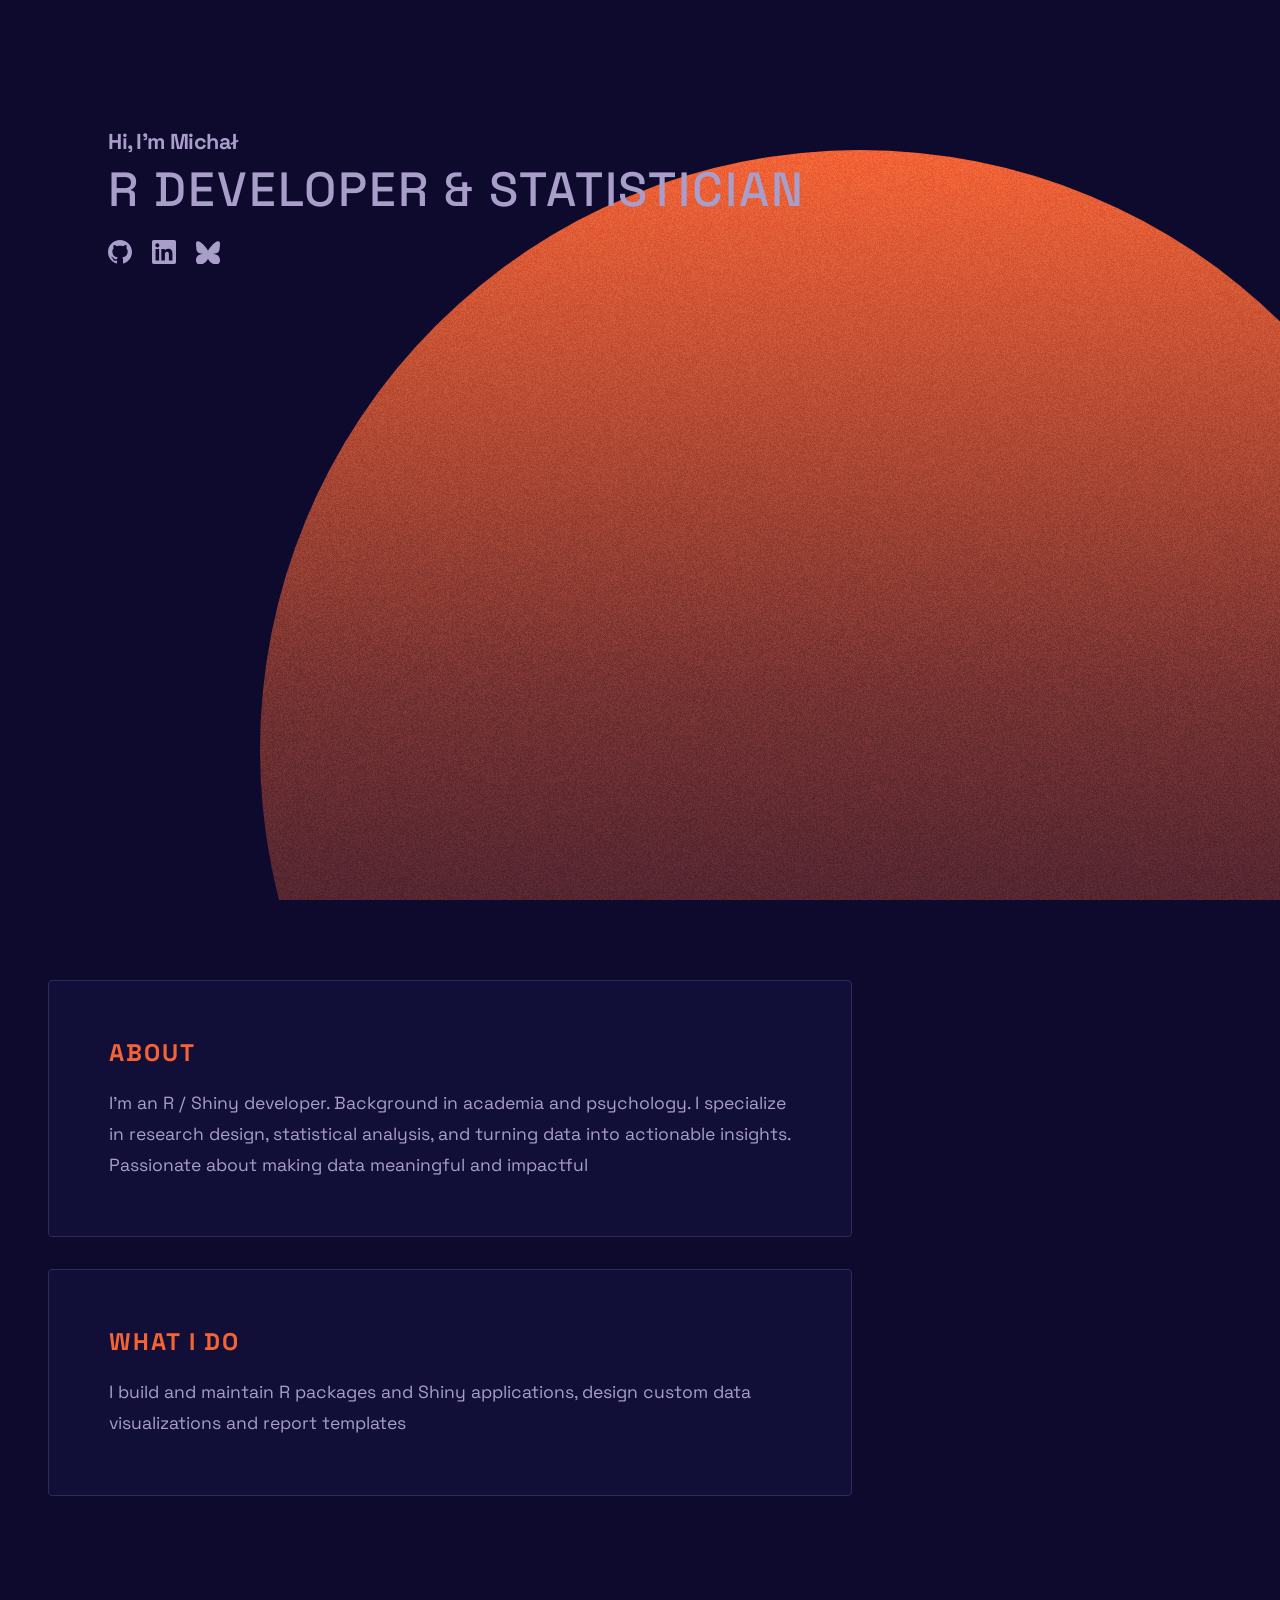
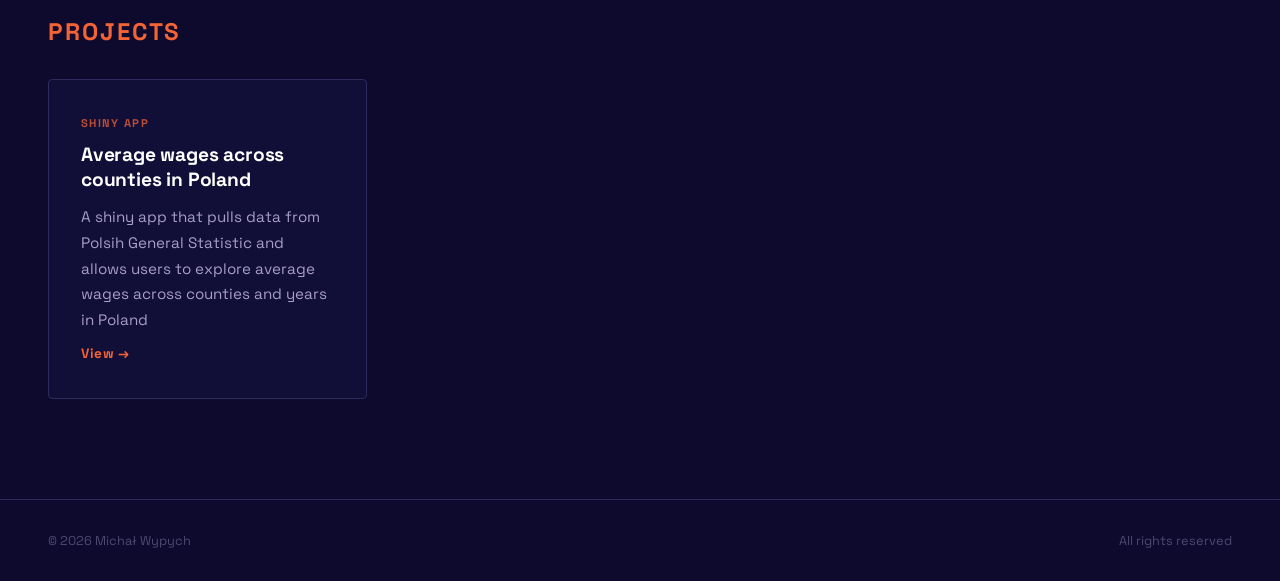
==== index.html @ 9e4017f5 "fix name" ====
<!DOCTYPE html>
<html lang="en">
    <head>
        <meta charset="UTF-8">
        <meta name="viewport" content="width=device-width, initial-scale=1.0">
        <title>Michał — R Developer</title>
        <link rel="preconnect" href="https://fonts.googleapis.com">
        <link rel="preconnect" href="https://fonts.gstatic.com" crossorigin>
        <link href="https://fonts.googleapis.com/css2?family=Space+Grotesk:wght@400;500;700&display=swap" rel="stylesheet">
        <link rel="stylesheet" href="style/style.css">
    </head>

    <body>
        <canvas id="bg-canvas"></canvas>

        <section id="hero">
            <div id="card">
                <div id="card-body">
                    <div id="description">
                        <p class="name">Hi, I'm Michał</p>
                        <p class="subtitle">R Developer &amp; Statistician</p>
                    </div>
                    <div id="social-links">
                        <!-- GitHub -->
                        <a href="https://github.com/mic-wypych" target="" rel="noopener noreferrer" aria-label="GitHub">
                            <svg viewBox="0 0 24 24" xmlns="http://www.w3.org/2000/svg" fill="currentColor">
                                <path d="M12 0C5.37 0 0 5.37 0 12c0 5.31 3.435 9.795 8.205 11.385.6.105.825-.255.825-.57 0-.285-.015-1.23-.015-2.235-3.015.555-3.795-.735-4.035-1.41-.135-.345-.72-1.41-1.23-1.695-.42-.225-1.02-.78-.015-.795.945-.015 1.62.87 1.845 1.23 1.08 1.815 2.805 1.305 3.495.99.105-.78.42-1.305.765-1.605-2.67-.3-5.46-1.335-5.46-5.925 0-1.305.465-2.385 1.23-3.225-.12-.3-.54-1.53.12-3.18 0 0 1.005-.315 3.3 1.23.96-.27 1.98-.405 3-.405s2.04.135 3 .405c2.295-1.56 3.3-1.23 3.3-1.23.66 1.65.24 2.88.12 3.18.765.84 1.23 1.905 1.23 3.225 0 4.605-2.805 5.625-5.475 5.925.435.375.81 1.095.81 2.22 0 1.605-.015 2.895-.015 3.3 0 .315.225.69.825.57A12.02 12.02 0 0 0 24 12c0-6.63-5.37-12-12-12z"/>
                            </svg>
                        </a>
                        <!-- LinkedIn -->
                        <a href="https://www.linkedin.com/in/micha%C5%82-wypych-328968251/" target="" rel="noopener noreferrer" aria-label="LinkedIn">
                            <svg viewBox="0 0 24 24" xmlns="http://www.w3.org/2000/svg" fill="currentColor">
                                <path d="M20.447 20.452h-3.554v-5.569c0-1.328-.027-3.037-1.852-3.037-1.853 0-2.136 1.445-2.136 2.939v5.667H9.351V9h3.414v1.561h.046c.477-.9 1.637-1.85 3.37-1.85 3.601 0 4.267 2.37 4.267 5.455v6.286zM5.337 7.433a2.062 2.062 0 0 1-2.063-2.065 2.064 2.064 0 1 1 2.063 2.065zm1.782 13.019H3.555V9h3.564v11.452zM22.225 0H1.771C.792 0 0 .774 0 1.729v20.542C0 23.227.792 24 1.771 24h20.451C23.2 24 24 23.227 24 22.271V1.729C24 .774 23.2 0 22.222 0h.003z"/>
                            </svg>
                        </a>
                        <!-- Bluesky -->
                        <a href="https://bsky.app/profile/mwypych.bsky.social" target="_blank" rel="noopener noreferrer" aria-label="Bluesky">
                            <svg viewBox="0 0 24 24" xmlns="http://www.w3.org/2000/svg" fill="currentColor">
                                <path d="M12 10.8c-1.087-2.114-4.046-6.053-6.798-7.995C2.566.944 1.561 1.266.902 1.565.139 1.908 0 3.08 0 3.768c0 .69.378 5.65.624 6.479.826 2.951 3.746 3.474 6.574 3.383C4.118 14.015 0 15.29 0 20.55c0 3.843 3.241 3.843 4.52 3.843C9.57 24.393 12 18.87 12 18.87s2.43 5.523 7.48 5.523c1.279 0 4.52 0 4.52-3.843 0-5.26-4.118-6.535-7.198-6.92 2.828.091 5.748-.432 6.574-3.383.246-.828.624-5.79.624-6.479 0-.688-.139-1.86-.902-2.203-.659-.299-1.664-.621-4.3 1.24C16.046 4.747 13.087 8.686 12 10.8z"/>
                            </svg>
                        </a>
                    </div>
                </div>
            </div>
            <div id="scroll-hint">
                <span>scroll</span>
                <svg viewBox="0 0 24 24" fill="none" stroke="currentColor" stroke-width="2" stroke-linecap="round" stroke-linejoin="round">
                    <polyline points="6 9 12 15 18 9" transform="rotate(180,12,12)"/>
                </svg>
            </div>
        </section>

        <section id="sections">
            <div class="box">
                <h2>About</h2>
                <p>I’m an R / Shiny developer. Background in academia and psychology. I specialize in research design, statistical analysis, and turning data into actionable insights. Passionate about making data meaningful and impactful</p>
            </div>
            <div class="box">
                <h2>What I do</h2>
                <p>I build and maintain R packages and Shiny applications, design custom data visualizations and report templates</p>
            </div>
        </section>

        <section id="portfolio">
            <h2 id="portfolio-heading">Projects</h2>
            <div id="portfolio-grid">
                <div class="project-card">
                    <span class="project-tag">Shiny App</span>
                    <h3>Average wages across counties in Poland</h3>
                    <p>A shiny app that pulls data from Polsih General Statistic and allows users to explore average wages across counties and years in Poland</p>
                    <a href="https://micwypych-guswages.share.connect.posit.cloud/" class="project-link" target="_blank" rel="noopener noreferrer">View →</a>
                </div>
            </div>
        </section>

        <footer id="site-footer">
            <p>© 2026 Michał Wypych</p>
            <p>All rights reserved</p>
        </footer>

        <script src="resources/script.js"></script>
    </body>
</html>
---- style/style.css ----
/* ── Reset & base ──────────────────────────────────── */
*, *::before, *::after {
    box-sizing: border-box;
    margin: 0;
    padding: 0;
}

body {
    font-family: 'Space Grotesk', sans-serif;
    background: #0d0a2e;
    overflow-x: hidden;
}

/* ── Hero (first viewport) ──────────────────────────── */
#hero {
    height: 100vh;
    display: flex;
    align-items: flex-start;
    justify-content: flex-start;
    padding: 48px;
    position: relative;
    z-index: 1;
}

/* ── Scroll hint ────────────────────────────────────── */
#scroll-hint {
    position: absolute;
    bottom: 36px;
    left: 50%;
    display: flex;
    flex-direction: column;
    align-items: center;
    gap: 6px;
    color: #a89ec9;
    opacity: 0.75;
    animation: bounce 2s ease-in-out infinite;
    transition: opacity 0.5s ease;
}

#scroll-hint.hidden {
    opacity: 0 !important;
    pointer-events: none;
    animation: none;
}

#scroll-hint span {
    font-size: 0.7rem;
    font-weight: 500;
    letter-spacing: 0.12em;
    text-transform: uppercase;
}

#scroll-hint svg {
    width: 20px;
    height: 20px;
}

@keyframes bounce {
    0%, 100% { transform: translateX(-50%) translateY(0); }
    50%       { transform: translateX(-50%) translateY(6px); }
}

/* ── Content sections ───────────────────────────────── */
#sections {
    position: relative;
    z-index: 1;
    padding: 80px 48px 120px;
    display: flex;
    flex-direction: column;
    gap: 32px;
    max-width: min(900px, calc(100vw - 96px));
}

.box {
    border: 1px solid #2e2a5e;
    background: rgba(19, 16, 58, 0.85);
    border-radius: 4px;
    padding: 56px 60px;
}

.box h2 {
    font-size: 1.5rem;
    font-weight: 700;
    color: #F46336;
    text-transform: uppercase;
    letter-spacing: 0.08em;
    margin-bottom: 20px;
}

.box p {
    font-size: 1.1rem;
    color: #a89ec9;
    line-height: 1.75;
}

/* ── Portfolio section ──────────────────────────────── */
#portfolio {
    position: relative;
    z-index: 1;
    padding: 0 48px 100px;
    max-width: min(1100px, calc(100vw - 96px));
}

#portfolio-heading {
    font-size: 1.5rem;
    font-weight: 700;
    color: #F46336;
    text-transform: uppercase;
    letter-spacing: 0.08em;
    margin-bottom: 32px;
}

#portfolio-grid {
    display: grid;
    grid-template-columns: repeat(3, 1fr);
    gap: 24px;
}

.project-card {
    border: 1px solid #2e2a5e;
    background: rgba(19, 16, 58, 0.85);
    border-radius: 4px;
    padding: 36px 32px;
    display: flex;
    flex-direction: column;
    gap: 12px;
}

.project-tag {
    font-size: 0.7rem;
    font-weight: 700;
    letter-spacing: 0.12em;
    text-transform: uppercase;
    color: #F46336;
    opacity: 0.75;
}

.project-card h3 {
    font-size: 1.2rem;
    font-weight: 700;
    color: #ffffff;
    letter-spacing: -0.01em;
}

.project-card p {
    font-size: 0.95rem;
    color: #a89ec9;
    line-height: 1.7;
    flex: 1;
}

.project-link {
    font-size: 0.85rem;
    font-weight: 700;
    color: #F46336;
    text-decoration: none;
    letter-spacing: 0.04em;
    transition: opacity 0.2s ease;
    align-self: flex-start;
}

.project-link:hover {
    opacity: 0.7;
}

/* ── Footer ─────────────────────────────────────────── */
#site-footer {
    position: relative;
    z-index: 1;
    padding: 32px 48px;
    border-top: 1px solid #2e2a5e;
    display: flex;
    justify-content: space-between;
    align-items: center;
    font-size: 0.8rem;
    color: #4e4870;
}

/* ── Animated background canvas ────────────────────── */
#bg-canvas {
    position: fixed;
    inset: 0;
    width: 100%;
    height: 100%;
    z-index: 0;
}

/* ── Card (no box — bare layout) ───────────────────── */
#card {
    position: relative;
    z-index: 1;
    margin-top: 80px;
    margin-left: 60px;
}

#card-body {
    display: flex;
    flex-direction: column;
    align-items: flex-start;
    gap: 16px;
}

/* ── Profile photo ──────────────────────────────────── */
#profile-photo {
    width: 110px;
    height: 110px;
    border-radius: 50%;
    border: 2px solid #F46336;
    overflow: hidden;
    flex-shrink: 0;
    background: #1e1a4a;
}

#profile-photo img {
    width: 100%;
    height: 100%;
    object-fit: cover;
    display: block;
}

/* ── Text ───────────────────────────────────────────── */
#description {
    text-align: left;
}

#description .name {
    font-size: 1.35rem;
    font-weight: 700;
    color: #a89ec9;
    letter-spacing: -0.02em;
}

#description .subtitle {
    font-size: 3rem;
    font-weight: 500;
    color: #a89ec9;
    margin-top: 4px;
    letter-spacing: 0.04em;
    text-transform: uppercase;
}

/* ── Social links ───────────────────────────────────── */
#social-links {
    display: flex;
    gap: 20px;
    align-items: center;
    margin-top: 4px;
    justify-content: flex-start;
}

#social-links a {
    color: #a89ec9;
    display: flex;
    align-items: center;
    justify-content: center;
    transition: color 0.2s ease, transform 0.2s ease;
}

#social-links a:hover {
    color: #F46336;
    transform: translateY(-3px);
}

#social-links svg {
    width: 24px;
    height: 24px;
}
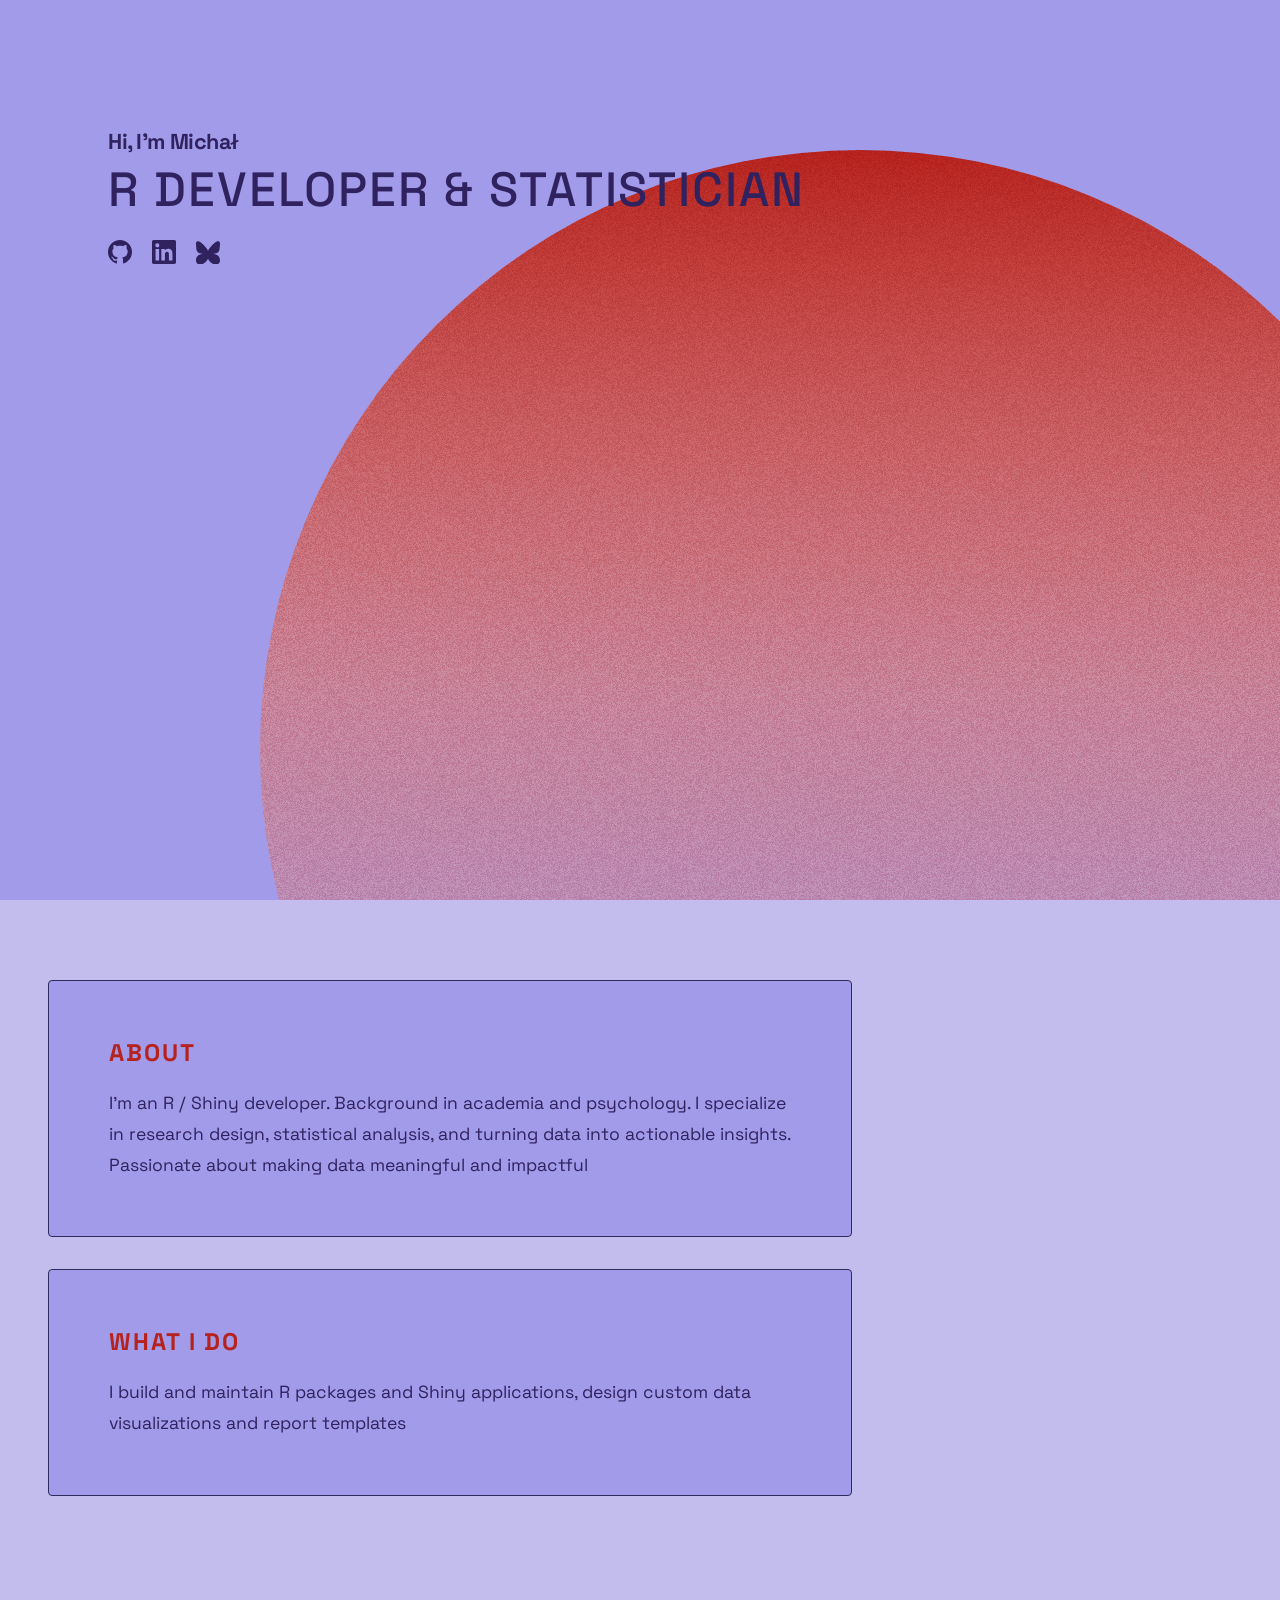
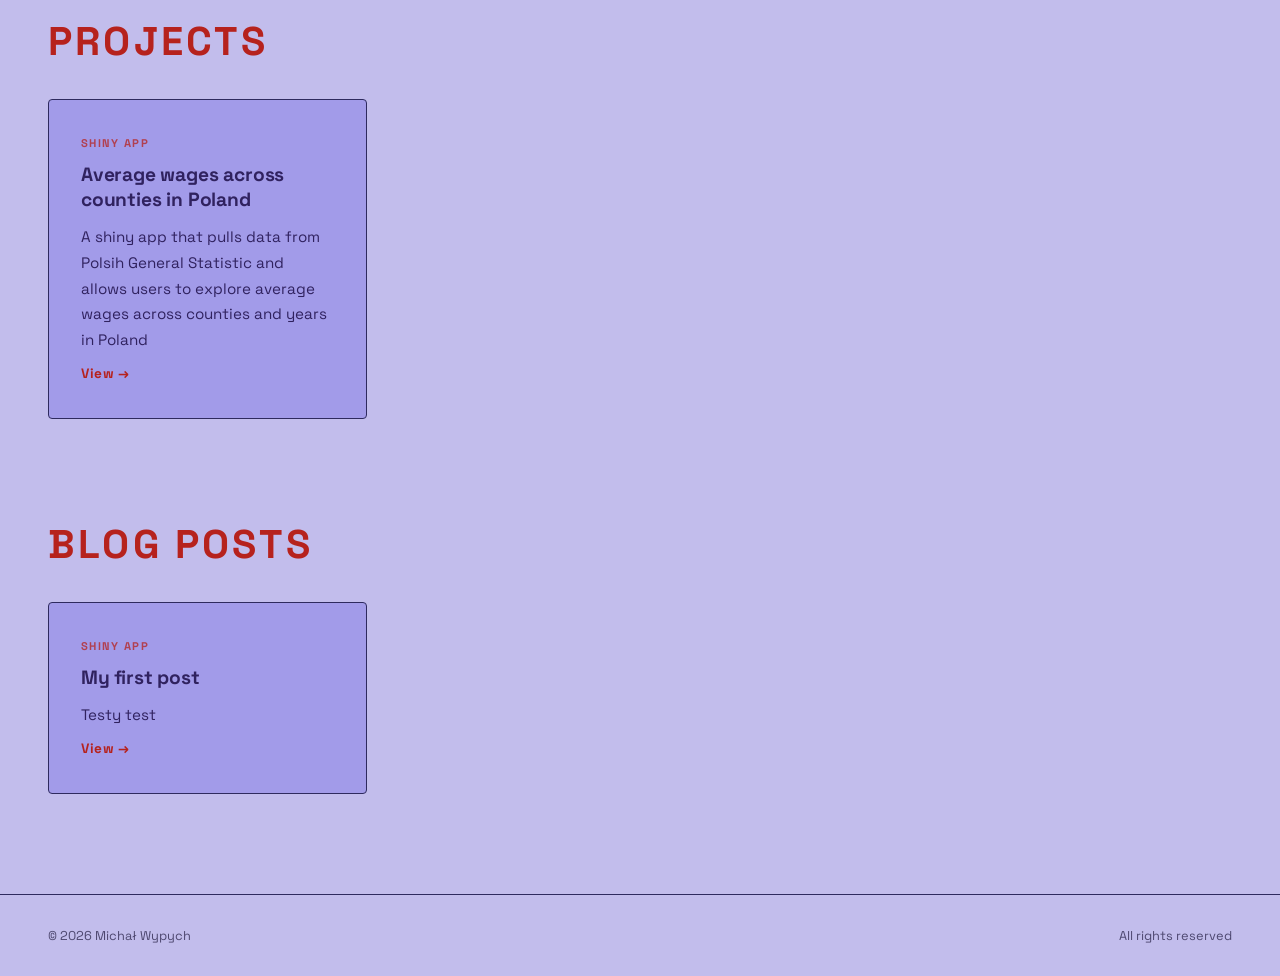
==== commit 53f80bde: "add blog section" ====
--- a/index.html
+++ b/index.html
@@ -73,6 +73,18 @@
             </div>
         </section>
 
+        <section id="blog">
+            <h2 id="blog-heading">Blog Posts</h2>
+            <div id="blog-grid">
+                <div class="project-card">
+                    <span class="project-tag">Shiny App</span>
+                    <h3>My first post</h3>
+                    <p>Testy test</p>
+                    <a href="" class="project-link" target="_blank" rel="noopener noreferrer">View →</a>
+                </div>
+            </div>
+        </section>
+
         <footer id="site-footer">
             <p>© 2026 Michał Wypych</p>
             <p>All rights reserved</p>
--- a/style/style.css
+++ b/style/style.css
@@ -7,7 +7,7 @@
 
 body {
     font-family: 'Space Grotesk', sans-serif;
-    background: #0d0a2e;
+    background: #c2bdecff;
     overflow-x: hidden;
 }
 
@@ -31,7 +31,7 @@
     flex-direction: column;
     align-items: center;
     gap: 6px;
-    color: #a89ec9;
+    color: #30225fff;
     opacity: 0.75;
     animation: bounce 2s ease-in-out infinite;
     transition: opacity 0.5s ease;
@@ -73,7 +73,7 @@
 
 .box {
     border: 1px solid #2e2a5e;
-    background: rgba(19, 16, 58, 0.85);
+    background: #a29be9ff;
     border-radius: 4px;
     padding: 56px 60px;
 }
@@ -81,7 +81,7 @@
 .box h2 {
     font-size: 1.5rem;
     font-weight: 700;
-    color: #F46336;
+    color: rgba(182, 34, 29, 1);
     text-transform: uppercase;
     letter-spacing: 0.08em;
     margin-bottom: 20px;
@@ -89,7 +89,7 @@
 
 .box p {
     font-size: 1.1rem;
-    color: #a89ec9;
+    color: #30225fff;
     line-height: 1.75;
 }
 
@@ -102,9 +102,9 @@
 }
 
 #portfolio-heading {
-    font-size: 1.5rem;
-    font-weight: 700;
-    color: #F46336;
+    font-size: 2.5rem;
+    font-weight: 700;
+    color: rgba(182, 34, 29, 1);
     text-transform: uppercase;
     letter-spacing: 0.08em;
     margin-bottom: 32px;
@@ -116,9 +116,32 @@
     gap: 24px;
 }
 
+#blog {
+    position: relative;
+    z-index: 1;
+    padding: 0 48px 100px;
+    max-width: min(1100px, calc(100vw - 96px));
+}
+
+#blog-heading {
+    font-size: 2.5rem;
+    font-weight: 700;
+    color: rgba(182, 34, 29, 1);
+    text-transform: uppercase;
+    letter-spacing: 0.08em;
+    margin-bottom: 32px;
+}
+
+#blog-grid {
+    display: grid;
+    grid-template-columns: repeat(3, 1fr);
+    gap: 24px;
+}
+
+
 .project-card {
     border: 1px solid #2e2a5e;
-    background: rgba(19, 16, 58, 0.85);
+    background: #a29be9ff;
     border-radius: 4px;
     padding: 36px 32px;
     display: flex;
@@ -131,20 +154,20 @@
     font-weight: 700;
     letter-spacing: 0.12em;
     text-transform: uppercase;
-    color: #F46336;
+    color: rgba(182, 34, 29, 1);
     opacity: 0.75;
 }
 
 .project-card h3 {
     font-size: 1.2rem;
     font-weight: 700;
-    color: #ffffff;
+    color: #30225fff;
     letter-spacing: -0.01em;
 }
 
 .project-card p {
     font-size: 0.95rem;
-    color: #a89ec9;
+    color: #30225fff;
     line-height: 1.7;
     flex: 1;
 }
@@ -152,7 +175,7 @@
 .project-link {
     font-size: 0.85rem;
     font-weight: 700;
-    color: #F46336;
+    color: rgba(182, 34, 29, 1);
     text-decoration: none;
     letter-spacing: 0.04em;
     transition: opacity 0.2s ease;
@@ -205,10 +228,10 @@
     width: 110px;
     height: 110px;
     border-radius: 50%;
-    border: 2px solid #F46336;
+    border: 2px solid rgba(182, 34, 29, 1);
     overflow: hidden;
     flex-shrink: 0;
-    background: #1e1a4a;
+    background: #a29be9ff;
 }
 
 #profile-photo img {
@@ -226,14 +249,14 @@
 #description .name {
     font-size: 1.35rem;
     font-weight: 700;
-    color: #a89ec9;
+    color: #30225fff;
     letter-spacing: -0.02em;
 }
 
 #description .subtitle {
     font-size: 3rem;
     font-weight: 500;
-    color: #a89ec9;
+    color: #30225fff;
     margin-top: 4px;
     letter-spacing: 0.04em;
     text-transform: uppercase;
@@ -249,7 +272,7 @@
 }
 
 #social-links a {
-    color: #a89ec9;
+    color: #30225fff;
     display: flex;
     align-items: center;
     justify-content: center;
@@ -257,7 +280,7 @@
 }
 
 #social-links a:hover {
-    color: #F46336;
+    color: rgba(182, 34, 29, 1);
     transform: translateY(-3px);
 }
 
